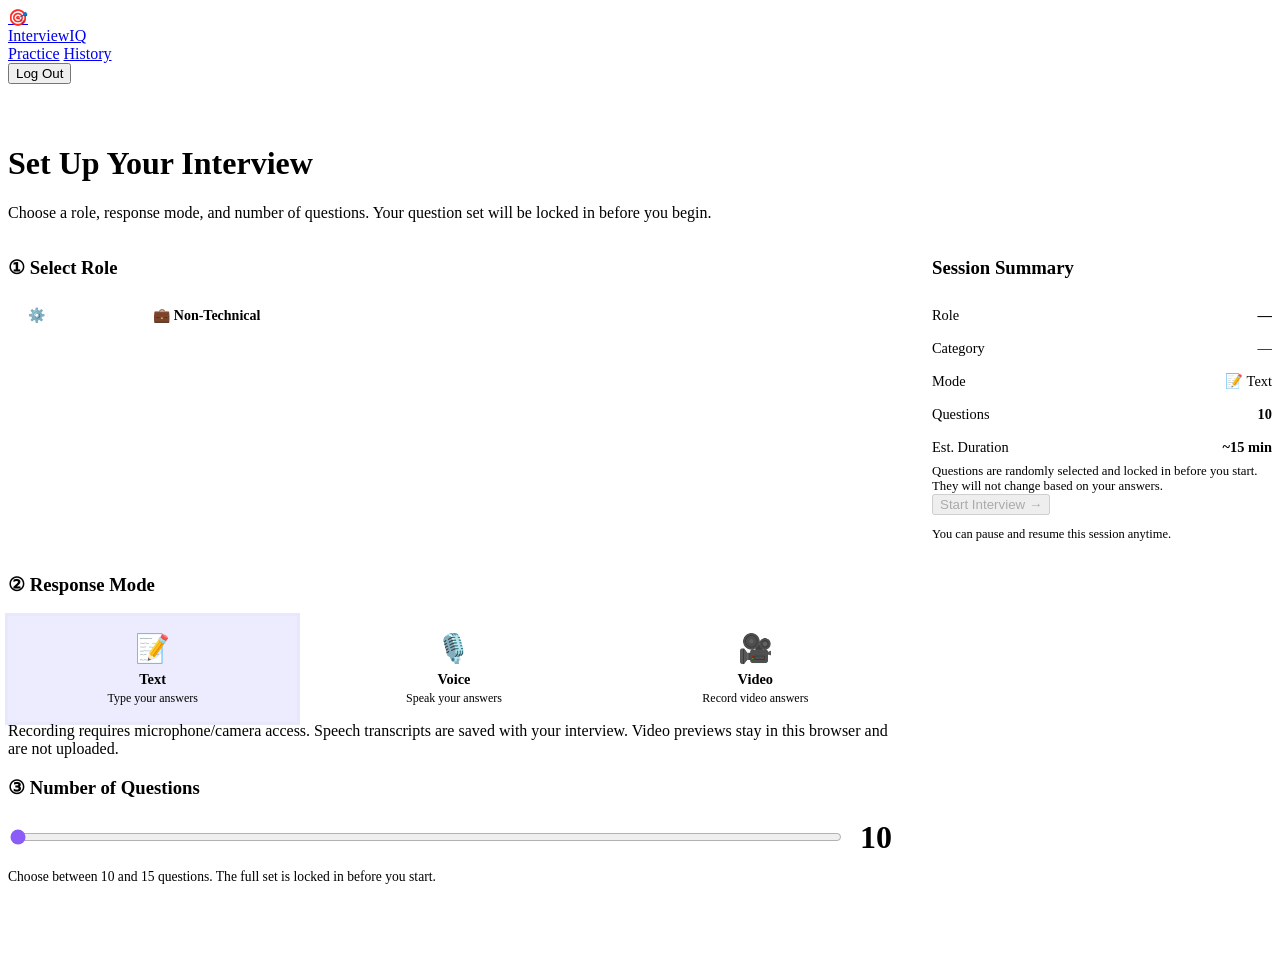
==== frontend/dashboard.html @ 1b615f1e "Initial commit" ====
<!DOCTYPE html>
<html lang="en">
<head>
  <meta charset="UTF-8" />
  <meta name="viewport" content="width=device-width, initial-scale=1.0" />
  <title>Start Interview — InterviewIQ</title>
  <meta name="description" content="Select your role, response mode, and interview length to begin your behavioural interview practice session." />
  <link rel="stylesheet" href="/css/styles.css" />
  <style>
    .setup-layout { display: grid; grid-template-columns: 1fr 340px; gap: 2rem; align-items: start; }
    .config-panel { position: sticky; top: 90px; }
    .category-tabs { display:flex; gap:.5rem; margin-bottom:1.5rem; }
    .category-tab { padding:.5rem 1.25rem; border-radius:var(--r-full); border:1px solid var(--c-border); background:transparent; color:var(--t-secondary); font-size:.875rem; font-weight:600; cursor:pointer; font-family:var(--font-sans); transition:all var(--t-fast); }
    .category-tab.active { background:var(--grad-cta); color:#fff; border-color:transparent; box-shadow:0 2px 10px var(--glow-purple); }
    .roles-list { display:flex; flex-direction:column; gap:.6rem; }
    .mode-options { display:grid; grid-template-columns:repeat(3,1fr); gap:.75rem; }
    .mode-card { padding:1rem; border-radius:var(--r-lg); border:2px solid var(--c-border); background:var(--c-surface-alt); cursor:pointer; text-align:center; transition:all var(--t-normal); }
    .mode-card:hover { border-color:rgba(99,102,241,.5); }
    .mode-card.active { border-color:#6366f1; background:rgba(99,102,241,.12); box-shadow:0 0 0 3px rgba(99,102,241,.15); }
    .mode-card .mode-icon { font-size:1.75rem; margin-bottom:.4rem; }
    .mode-card .mode-name { font-weight:600; font-size:.9rem; }
    .mode-card .mode-desc { font-size:.75rem; color:var(--t-muted); margin-top:.2rem; }
    .q-count-slider { width:100%; accent-color:#8b5cf6; }
    .summary-row { display:flex; justify-content:space-between; align-items:center; padding:.5rem 0; border-bottom:1px solid var(--c-border); font-size:.9rem; }
    .summary-row:last-child { border:none; }
    .summary-val { font-weight:600; color:var(--t-primary); }
    @media(max-width:900px) { .setup-layout { grid-template-columns:1fr; } .config-panel { position:static; } }
  </style>
</head>
<body>
<nav class="navbar">
  <div class="navbar-inner">
    <a href="/index.html" class="navbar-brand">
      <div class="brand-icon">🎯</div>
      <span class="brand-name">InterviewIQ</span>
    </a>
    <div class="navbar-links">
      <a href="/dashboard.html" class="nav-link active" id="nav-dashboard">Practice</a>
      <a href="/history.html" class="nav-link" id="nav-history">History</a>
    </div>
    <div class="navbar-actions">
      <span class="text-secondary" id="nav-user" style="font-size:.9rem;font-weight:500;"></span>
      <button class="btn btn-ghost btn-sm" id="nav-logout-btn">Log Out</button>
    </div>
  </div>
</nav>

<div class="page page-enter">
  <div class="container" style="padding-top:2.5rem;padding-bottom:4rem;">
    <div class="mb-xl">
      <h1>Set Up Your <span class="text-gradient">Interview</span></h1>
      <p>Choose a role, response mode, and number of questions. Your question set will be locked in before you begin.</p>
    </div>

    <div id="setup-error" class="alert alert-error mb-lg hidden" role="alert"></div>

    <div class="setup-layout">
      <!-- Left: Role & Config -->
      <div>
        <!-- Step 1: Category + Role -->
        <div class="card mb-lg">
          <h3 style="margin-bottom:1.25rem;">① Select Role</h3>
          <div class="category-tabs" role="tablist">
            <button class="category-tab active" id="cat-technical" role="tab" onclick="switchCategory('technical')">⚙️ Technical</button>
            <button class="category-tab" id="cat-non_technical" role="tab" onclick="switchCategory('non_technical')">💼 Non-Technical</button>
          </div>
          <div class="roles-list" id="roles-list" role="listbox" aria-label="Available roles">
            <div class="skeleton" style="height:60px;border-radius:var(--r-lg);"></div>
            <div class="skeleton" style="height:60px;border-radius:var(--r-lg);"></div>
            <div class="skeleton" style="height:60px;border-radius:var(--r-lg);"></div>
          </div>
        </div>

        <!-- Step 2: Response Mode -->
        <div class="card mb-lg">
          <h3 style="margin-bottom:1.25rem;">② Response Mode</h3>
          <div class="mode-options" role="radiogroup" aria-label="Response mode">
            <div class="mode-card active" id="mode-text" onclick="selectMode('text')" role="radio" aria-checked="true" tabindex="0">
              <div class="mode-icon">📝</div>
              <div class="mode-name">Text</div>
              <div class="mode-desc">Type your answers</div>
            </div>
            <div class="mode-card" id="mode-voice" onclick="selectMode('voice')" role="radio" aria-checked="false" tabindex="0">
              <div class="mode-icon">🎙️</div>
              <div class="mode-name">Voice</div>
              <div class="mode-desc">Speak your answers</div>
            </div>
            <div class="mode-card" id="mode-video" onclick="selectMode('video')" role="radio" aria-checked="false" tabindex="0">
              <div class="mode-icon">🎥</div>
              <div class="mode-name">Video</div>
              <div class="mode-desc">Record video answers</div>
            </div>
          </div>
          <div id="mode-consent" class="alert alert-info mt-md hidden" role="note">
            Recording requires microphone/camera access. Speech transcripts are saved with your interview. Video previews stay in this browser and are not uploaded.
          </div>
        </div>

        <!-- Step 3: Question Count -->
        <div class="card">
          <h3 style="margin-bottom:1.25rem;">③ Number of Questions</h3>
          <div style="display:flex;align-items:center;gap:1rem;margin-bottom:.75rem;">
            <input type="range" class="q-count-slider" id="q-count" min="10" max="15" value="10" aria-label="Number of questions" oninput="updateQCount(this.value)" />
            <span id="q-count-display" style="font-family:var(--font-display);font-size:2rem;font-weight:800;color:var(--t-accent);min-width:40px;">10</span>
          </div>
          <p style="font-size:.85rem;">Choose between 10 and 15 questions. The full set is locked in before you start.</p>
        </div>
      </div>

      <!-- Right: Summary + Start -->
      <div class="config-panel">
        <div class="card card-glow">
          <h3 style="margin-bottom:1.25rem;">Session Summary</h3>

          <div class="summary-row">
            <span class="text-secondary">Role</span>
            <span class="summary-val" id="sum-role">—</span>
          </div>
          <div class="summary-row">
            <span class="text-secondary">Category</span>
            <span id="sum-category" class="badge badge-purple">—</span>
          </div>
          <div class="summary-row">
            <span class="text-secondary">Mode</span>
            <span id="sum-mode" class="badge badge-blue">📝 Text</span>
          </div>
          <div class="summary-row">
            <span class="text-secondary">Questions</span>
            <span class="summary-val" id="sum-count">10</span>
          </div>
          <div class="summary-row">
            <span class="text-secondary">Est. Duration</span>
            <span class="summary-val" id="sum-duration">~15 min</span>
          </div>

          <div class="divider"></div>

          <div class="alert alert-info mb-md" role="note" style="font-size:.8rem;">
            Questions are randomly selected and locked in before you start. They will not change based on your answers.
          </div>

          <button class="btn btn-primary btn-full btn-lg" id="start-btn" disabled onclick="startInterview()">
            Start Interview →
          </button>
          <p class="text-center mt-sm" style="font-size:.78rem;color:var(--t-muted);">You can pause and resume this session anytime.</p>
        </div>
      </div>
    </div>
  </div>
</div>

<div id="toast-container" aria-live="polite"></div>

<script src="/js/auth.js"></script>
<script>
let allRoles = { technical: [], non_technical: [] };
let selectedRole = null;
let selectedMode = 'text';
let questionCount = 10;
let currentCategory = 'technical';

const roleIcons = { SDE:'💻', DS:'📊', DA:'📈', MLE:'🤖', DEVOPS:'⚙️', CYBERSEC:'🔒', PM:'🗺️', BA:'📋', HR:'🤝', MKT:'📣', SALES:'📞', MC:'🏢' };

document.addEventListener('DOMContentLoaded', async () => {
  if (!requireAuth()) return;
  updateNavbar();
  await loadRoles();
});

async function loadRoles() {
  try {
    const data = await apiFetch('/roles');
    allRoles = data;
    renderRoles('technical');
  } catch (err) {
    document.getElementById('setup-error').textContent = 'Failed to load roles: ' + err.message;
    document.getElementById('setup-error').classList.remove('hidden');
  }
}

function switchCategory(cat) {
  currentCategory = cat;
  selectedRole = null;
  updateSummary();
  document.getElementById('cat-technical').classList.toggle('active', cat === 'technical');
  document.getElementById('cat-non_technical').classList.toggle('active', cat === 'non_technical');
  renderRoles(cat);
}

function renderRoles(cat) {
  const list = document.getElementById('roles-list');
  const roles = allRoles[cat] || [];
  list.innerHTML = roles.map(r => `
    <div class="role-card" id="role-${r.role_id}" onclick="selectRole('${r.role_id}')" role="option" aria-selected="false" tabindex="0" onkeydown="if(event.key==='Enter')selectRole('${r.role_id}')">
      <div class="role-icon" style="background:rgba(99,102,241,.12);">${roleIcons[r.role_id] || '💼'}</div>
      <div class="role-info">
        <h4>${r.role_name}</h4>
        <p>${r.competencies.slice(0,3).map(c=>c.replace(/_/g,' ')).join(' · ')}</p>
      </div>
    </div>
  `).join('');
}

function selectRole(roleId) {
  selectedRole = allRoles[currentCategory].find(r => r.role_id === roleId);
  document.querySelectorAll('.role-card').forEach(el => { el.classList.remove('active'); el.setAttribute('aria-selected','false'); });
  const el = document.getElementById(`role-${roleId}`);
  if (el) { el.classList.add('active'); el.setAttribute('aria-selected','true'); }
  updateSummary();
}

function selectMode(mode) {
  selectedMode = mode;
  ['text','voice','video'].forEach(m => {
    const el = document.getElementById(`mode-${m}`);
    el.classList.toggle('active', m === mode);
    el.setAttribute('aria-checked', m === mode ? 'true' : 'false');
  });
  const consent = document.getElementById('mode-consent');
  consent.classList.toggle('hidden', mode === 'text');
  updateSummary();
}

function updateQCount(v) {
  questionCount = parseInt(v);
  document.getElementById('q-count-display').textContent = v;
  document.getElementById('sum-count').textContent = v;
  const mins = Math.round(questionCount * 1.5);
  document.getElementById('sum-duration').textContent = `~${mins} min`;
  document.getElementById('sum-count').textContent = questionCount;
}

function updateSummary() {
  document.getElementById('sum-role').textContent = selectedRole ? selectedRole.role_name : '—';
  const catLabel = currentCategory === 'technical' ? '⚙️ Technical' : '💼 Non-Technical';
  document.getElementById('sum-category').textContent = catLabel;
  const modeLabels = { text:'📝 Text', voice:'🎙️ Voice', video:'🎥 Video' };
  document.getElementById('sum-mode').textContent = modeLabels[selectedMode];
  document.getElementById('start-btn').disabled = !selectedRole;
}

async function startInterview() {
  if (!selectedRole) return;
  const btn = document.getElementById('start-btn');
  btn.disabled = true;
  btn.innerHTML = '<span class="spinner"></span> Creating session…';
  try {
    const session = await apiFetch('/interviews', {
      method: 'POST',
      body: JSON.stringify({ role_id: selectedRole.role_id, mode: selectedMode, question_count: questionCount }),
    });
    showToast('Session created! Let\'s begin.', 'success');
    setTimeout(() => { window.location.href = `/interview.html?session=${session.session_id}`; }, 400);
  } catch (err) {
    document.getElementById('setup-error').textContent = err.message;
    document.getElementById('setup-error').classList.remove('hidden');
    btn.disabled = false;
    btn.textContent = 'Start Interview →';
  }
}
</script>
</body>
</html>
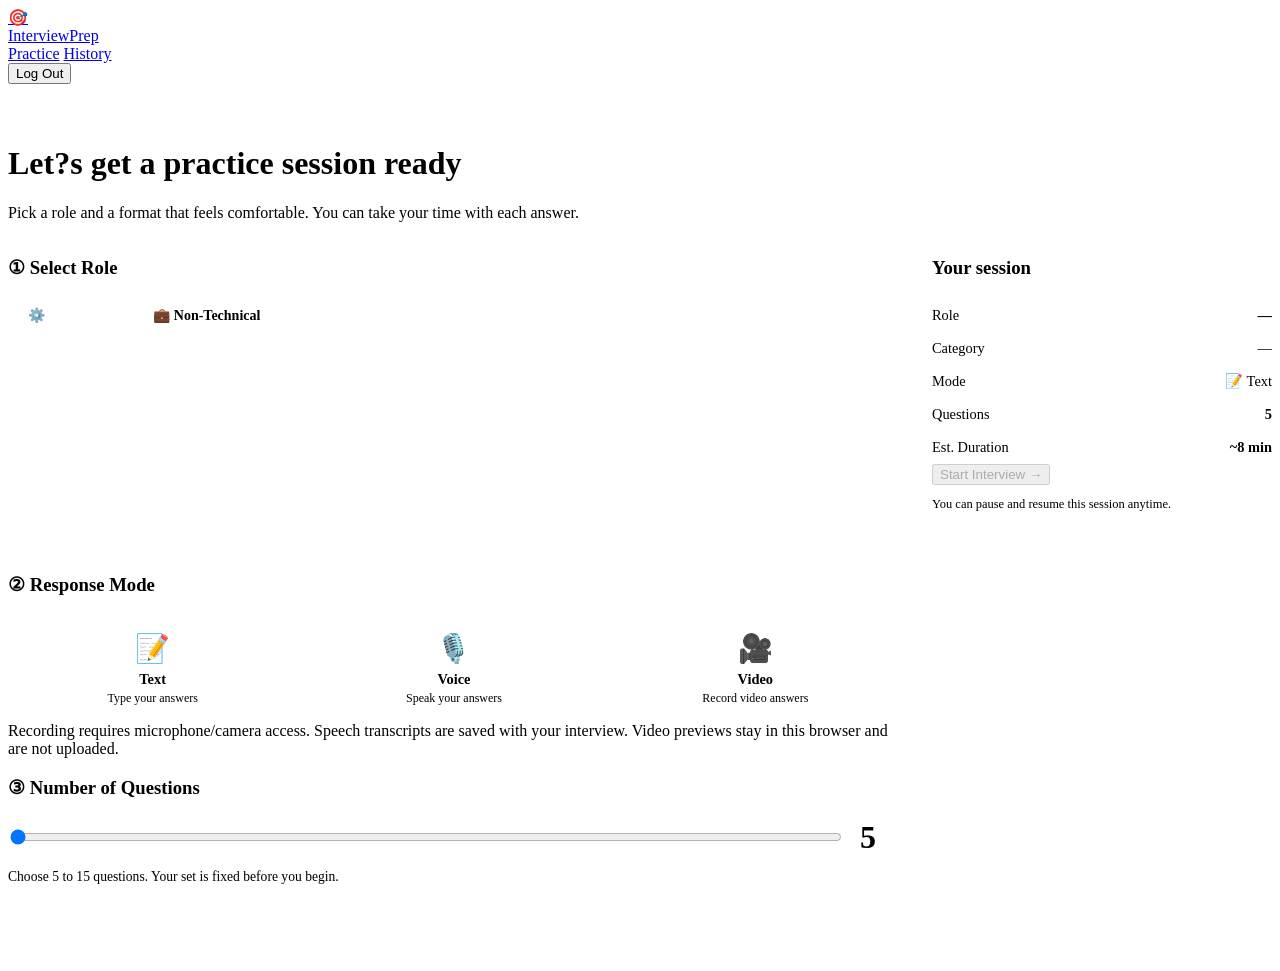
==== commit eed1a8a2: "Allow shorter interview practice sessions" ====
--- a/frontend/dashboard.html
+++ b/frontend/dashboard.html
@@ -3,7 +3,7 @@
 <head>
   <meta charset="UTF-8" />
   <meta name="viewport" content="width=device-width, initial-scale=1.0" />
-  <title>Start Interview — InterviewIQ</title>
+  <title>Start Interview — InterviewPrep</title>
   <meta name="description" content="Select your role, response mode, and interview length to begin your behavioural interview practice session." />
   <link rel="stylesheet" href="/css/styles.css" />
   <style>
@@ -15,12 +15,12 @@
     .roles-list { display:flex; flex-direction:column; gap:.6rem; }
     .mode-options { display:grid; grid-template-columns:repeat(3,1fr); gap:.75rem; }
     .mode-card { padding:1rem; border-radius:var(--r-lg); border:2px solid var(--c-border); background:var(--c-surface-alt); cursor:pointer; text-align:center; transition:all var(--t-normal); }
-    .mode-card:hover { border-color:rgba(99,102,241,.5); }
-    .mode-card.active { border-color:#6366f1; background:rgba(99,102,241,.12); box-shadow:0 0 0 3px rgba(99,102,241,.15); }
+    .mode-card:hover { border-color:color-mix(in srgb, var(--t-accent) 55%, var(--c-border)); }
+    .mode-card.active { border-color:var(--t-accent); background:color-mix(in srgb, var(--t-accent) 10%, var(--c-surface)); box-shadow:0 0 0 3px color-mix(in srgb, var(--t-accent) 14%, transparent); }
     .mode-card .mode-icon { font-size:1.75rem; margin-bottom:.4rem; }
     .mode-card .mode-name { font-weight:600; font-size:.9rem; }
     .mode-card .mode-desc { font-size:.75rem; color:var(--t-muted); margin-top:.2rem; }
-    .q-count-slider { width:100%; accent-color:#8b5cf6; }
+    .q-count-slider { width:100%; accent-color:var(--t-accent); }
     .summary-row { display:flex; justify-content:space-between; align-items:center; padding:.5rem 0; border-bottom:1px solid var(--c-border); font-size:.9rem; }
     .summary-row:last-child { border:none; }
     .summary-val { font-weight:600; color:var(--t-primary); }
@@ -32,7 +32,7 @@
   <div class="navbar-inner">
     <a href="/index.html" class="navbar-brand">
       <div class="brand-icon">🎯</div>
-      <span class="brand-name">InterviewIQ</span>
+      <span class="brand-name">InterviewPrep</span>
     </a>
     <div class="navbar-links">
       <a href="/dashboard.html" class="nav-link active" id="nav-dashboard">Practice</a>
@@ -48,8 +48,8 @@
 <div class="page page-enter">
   <div class="container" style="padding-top:2.5rem;padding-bottom:4rem;">
     <div class="mb-xl">
-      <h1>Set Up Your <span class="text-gradient">Interview</span></h1>
-      <p>Choose a role, response mode, and number of questions. Your question set will be locked in before you begin.</p>
+      <h1>Let?s get a practice session ready</h1>
+      <p>Pick a role and a format that feels comfortable. You can take your time with each answer.</p>
     </div>
 
     <div id="setup-error" class="alert alert-error mb-lg hidden" role="alert"></div>
@@ -100,17 +100,17 @@
         <div class="card">
           <h3 style="margin-bottom:1.25rem;">③ Number of Questions</h3>
           <div style="display:flex;align-items:center;gap:1rem;margin-bottom:.75rem;">
-            <input type="range" class="q-count-slider" id="q-count" min="10" max="15" value="10" aria-label="Number of questions" oninput="updateQCount(this.value)" />
-            <span id="q-count-display" style="font-family:var(--font-display);font-size:2rem;font-weight:800;color:var(--t-accent);min-width:40px;">10</span>
-          </div>
-          <p style="font-size:.85rem;">Choose between 10 and 15 questions. The full set is locked in before you start.</p>
+            <input type="range" class="q-count-slider" id="q-count" min="5" max="15" value="5" aria-label="Number of questions" oninput="updateQCount(this.value)" />
+            <span id="q-count-display" style="font-family:var(--font-display);font-size:2rem;font-weight:800;color:var(--t-accent);min-width:40px;">5</span>
+          </div>
+          <p style="font-size:.85rem;">Choose 5 to 15 questions. Your set is fixed before you begin.</p>
         </div>
       </div>
 
       <!-- Right: Summary + Start -->
       <div class="config-panel">
         <div class="card card-glow">
-          <h3 style="margin-bottom:1.25rem;">Session Summary</h3>
+          <h3 style="margin-bottom:1.25rem;">Your session</h3>
 
           <div class="summary-row">
             <span class="text-secondary">Role</span>
@@ -126,18 +126,14 @@
           </div>
           <div class="summary-row">
             <span class="text-secondary">Questions</span>
-            <span class="summary-val" id="sum-count">10</span>
+            <span class="summary-val" id="sum-count">5</span>
           </div>
           <div class="summary-row">
             <span class="text-secondary">Est. Duration</span>
-            <span class="summary-val" id="sum-duration">~15 min</span>
+            <span class="summary-val" id="sum-duration">~8 min</span>
           </div>
 
           <div class="divider"></div>
-
-          <div class="alert alert-info mb-md" role="note" style="font-size:.8rem;">
-            Questions are randomly selected and locked in before you start. They will not change based on your answers.
-          </div>
 
           <button class="btn btn-primary btn-full btn-lg" id="start-btn" disabled onclick="startInterview()">
             Start Interview →
@@ -156,7 +152,7 @@
 let allRoles = { technical: [], non_technical: [] };
 let selectedRole = null;
 let selectedMode = 'text';
-let questionCount = 10;
+let questionCount = 5;
 let currentCategory = 'technical';
 
 const roleIcons = { SDE:'💻', DS:'📊', DA:'📈', MLE:'🤖', DEVOPS:'⚙️', CYBERSEC:'🔒', PM:'🗺️', BA:'📋', HR:'🤝', MKT:'📣', SALES:'📞', MC:'🏢' };
